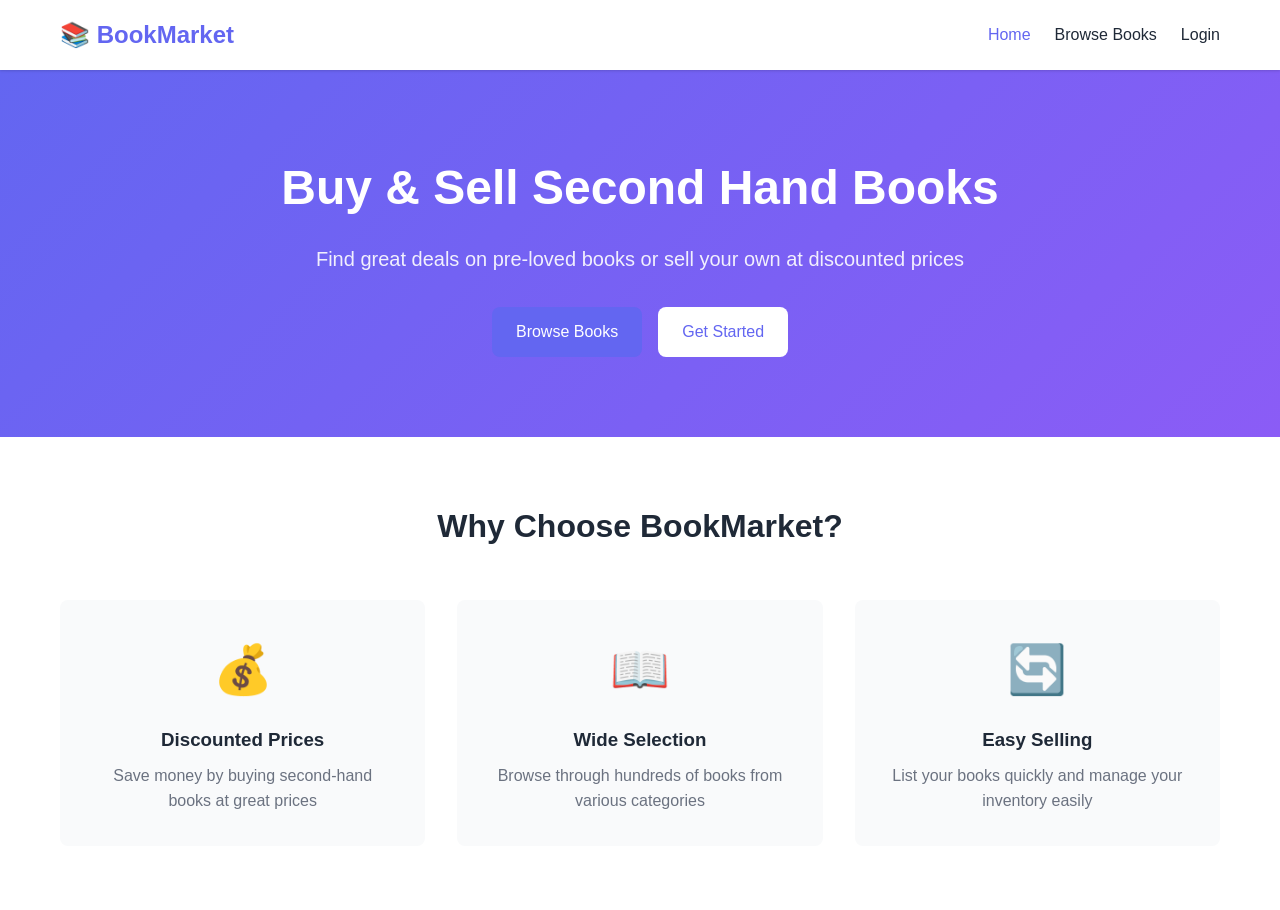
==== templates/index.html @ dd5b2916 "initial commit" ====
<!DOCTYPE html>
<html lang="en">
<head>
    <meta charset="UTF-8">
    <meta name="viewport" content="width=device-width, initial-scale=1.0">
    <title>BookMarket - Buy & Sell Second Hand Books</title>
    <link rel="stylesheet" href="/static/css/style.css">
</head>
<body>
    <nav class="navbar">
        <div class="container">
            <div class="nav-brand">
                <h1>📚 BookMarket</h1>
            </div>
            <div class="nav-links">
                <a href="/" class="nav-link active">Home</a>
                <a href="/books" class="nav-link">Browse Books</a>
                <a href="/login" class="nav-link" id="loginLink">Login</a>
                <a href="/profile" class="nav-link" id="profileLink" style="display: none;">Profile</a>
                <button class="btn-logout" id="logoutBtn" style="display: none;">Logout</button>
            </div>
        </div>
    </nav>

    <main class="hero-section">
        <div class="container">
            <div class="hero-content">
                <h1 class="hero-title">Buy & Sell Second Hand Books</h1>
                <p class="hero-subtitle">Find great deals on pre-loved books or sell your own at discounted prices</p>
                <div class="hero-buttons">
                    <a href="/books" class="btn btn-primary">Browse Books</a>
                    <a href="/login" class="btn btn-secondary">Get Started</a>
                </div>
            </div>
        </div>
    </main>

    <section class="features-section">
        <div class="container">
            <h2 class="section-title">Why Choose BookMarket?</h2>
            <div class="features-grid">
                <div class="feature-card">
                    <div class="feature-icon">💰</div>
                    <h3>Discounted Prices</h3>
                    <p>Save money by buying second-hand books at great prices</p>
                </div>
                <div class="feature-card">
                    <div class="feature-icon">📖</div>
                    <h3>Wide Selection</h3>
                    <p>Browse through hundreds of books from various categories</p>
                </div>
                <div class="feature-card">
                    <div class="feature-icon">🔄</div>
                    <h3>Easy Selling</h3>
                    <p>List your books quickly and manage your inventory easily</p>
                </div>
            </div>
        </div>
    </section>

    <script src="/static/js/app.js"></script>
    <script>
        checkAuthStatus();
    </script>
</body>
</html>
---- static/css/style.css ----
* {
    margin: 0;
    padding: 0;
    box-sizing: border-box;
}

:root {
    --primary-color: #6366f1;
    --primary-dark: #4f46e5;
    --secondary-color: #8b5cf6;
    --success-color: #10b981;
    --danger-color: #ef4444;
    --text-color: #1f2937;
    --text-light: #6b7280;
    --bg-color: #ffffff;
    --bg-light: #f9fafb;
    --border-color: #e5e7eb;
    --shadow: 0 1px 3px 0 rgba(0, 0, 0, 0.1), 0 1px 2px 0 rgba(0, 0, 0, 0.06);
    --shadow-lg: 0 10px 15px -3px rgba(0, 0, 0, 0.1), 0 4px 6px -2px rgba(0, 0, 0, 0.05);
}

body {
    font-family: -apple-system, BlinkMacSystemFont, 'Segoe UI', Roboto, 'Helvetica Neue', Arial, sans-serif;
    color: var(--text-color);
    background-color: var(--bg-light);
    line-height: 1.6;
}

.container {
    max-width: 1200px;
    margin: 0 auto;
    padding: 0 20px;
}

/* Navbar */
.navbar {
    background: var(--bg-color);
    box-shadow: var(--shadow);
    padding: 1rem 0;
    position: sticky;
    top: 0;
    z-index: 100;
}

.navbar .container {
    display: flex;
    justify-content: space-between;
    align-items: center;
}

.nav-brand h1 {
    font-size: 1.5rem;
    color: var(--primary-color);
}

.nav-links {
    display: flex;
    gap: 1.5rem;
    align-items: center;
}

.nav-link {
    text-decoration: none;
    color: var(--text-color);
    font-weight: 500;
    transition: color 0.3s;
}

.nav-link:hover,
.nav-link.active {
    color: var(--primary-color);
}

.btn-logout {
    background: var(--danger-color);
    color: white;
    border: none;
    padding: 0.5rem 1rem;
    border-radius: 0.5rem;
    cursor: pointer;
    font-weight: 500;
    transition: background 0.3s;
}

.btn-logout:hover {
    background: #dc2626;
}

/* Hero Section */
.hero-section {
    background: linear-gradient(135deg, var(--primary-color) 0%, var(--secondary-color) 100%);
    color: white;
    padding: 5rem 0;
    text-align: center;
}

.hero-content {
    max-width: 800px;
    margin: 0 auto;
}

.hero-title {
    font-size: 3rem;
    margin-bottom: 1rem;
    font-weight: 700;
}

.hero-subtitle {
    font-size: 1.25rem;
    margin-bottom: 2rem;
    opacity: 0.9;
}

.hero-buttons {
    display: flex;
    gap: 1rem;
    justify-content: center;
}

/* Buttons */
.btn {
    padding: 0.75rem 1.5rem;
    border: none;
    border-radius: 0.5rem;
    font-size: 1rem;
    font-weight: 500;
    cursor: pointer;
    transition: all 0.3s;
    text-decoration: none;
    display: inline-block;
}

.btn-primary {
    background: var(--primary-color);
    color: white;
}

.btn-primary:hover {
    background: var(--primary-dark);
    transform: translateY(-2px);
    box-shadow: var(--shadow-lg);
}

.btn-secondary {
    background: white;
    color: var(--primary-color);
}

.btn-secondary:hover {
    background: var(--bg-light);
}

.btn-block {
    width: 100%;
}

.btn-small {
    padding: 0.5rem 1rem;
    font-size: 0.875rem;
}

.btn-danger {
    background: var(--danger-color);
    color: white;
}

.btn-danger:hover {
    background: #dc2626;
}

/* Features Section */
.features-section {
    padding: 4rem 0;
    background: var(--bg-color);
}

.section-title {
    text-align: center;
    font-size: 2rem;
    margin-bottom: 3rem;
    color: var(--text-color);
}

.features-grid {
    display: grid;
    grid-template-columns: repeat(auto-fit, minmax(250px, 1fr));
    gap: 2rem;
}

.feature-card {
    text-align: center;
    padding: 2rem;
    background: var(--bg-light);
    border-radius: 0.5rem;
    transition: transform 0.3s;
}

.feature-card:hover {
    transform: translateY(-5px);
}

.feature-icon {
    font-size: 3rem;
    margin-bottom: 1rem;
}

.feature-card h3 {
    margin-bottom: 0.5rem;
    color: var(--text-color);
}

.feature-card p {
    color: var(--text-light);
}

/* Auth Pages */
.auth-container {
    min-height: calc(100vh - 200px);
    display: flex;
    align-items: center;
    justify-content: center;
    padding: 2rem 0;
}

.auth-card {
    background: var(--bg-color);
    border-radius: 1rem;
    box-shadow: var(--shadow-lg);
    width: 100%;
    max-width: 450px;
    overflow: hidden;
}

.auth-tabs {
    display: flex;
    border-bottom: 2px solid var(--border-color);
}

.tab-btn {
    flex: 1;
    padding: 1rem;
    background: none;
    border: none;
    cursor: pointer;
    font-size: 1rem;
    font-weight: 500;
    color: var(--text-light);
    transition: all 0.3s;
}

.tab-btn.active {
    color: var(--primary-color);
    border-bottom: 2px solid var(--primary-color);
    margin-bottom: -2px;
}

.auth-form {
    padding: 2rem;
    display: none;
}

.auth-form.active {
    display: block;
}

.auth-form h2 {
    margin-bottom: 0.5rem;
    color: var(--text-color);
}

.auth-subtitle {
    color: var(--text-light);
    margin-bottom: 1.5rem;
}

.form-group {
    margin-bottom: 1.5rem;
}

.form-group label {
    display: block;
    margin-bottom: 0.5rem;
    color: var(--text-color);
    font-weight: 500;
}

.form-group input,
.form-group textarea,
.form-group select {
    width: 100%;
    padding: 0.75rem;
    border: 1px solid var(--border-color);
    border-radius: 0.5rem;
    font-size: 1rem;
    transition: border-color 0.3s;
}

.form-group input:focus,
.form-group textarea:focus,
.form-group select:focus {
    outline: none;
    border-color: var(--primary-color);
}

.form-row {
    display: grid;
    grid-template-columns: 1fr 1fr;
    gap: 1rem;
}

.error-message {
    color: var(--danger-color);
    margin-top: 1rem;
    font-size: 0.875rem;
}

.success-message {
    color: var(--success-color);
    margin-top: 1rem;
    font-size: 0.875rem;
}

/* Books Page */
.page-header {
    display: flex;
    justify-content: space-between;
    align-items: center;
    margin: 2rem 0;
}

.page-header h1 {
    font-size: 2rem;
    color: var(--text-color);
}

.books-grid {
    display: grid;
    grid-template-columns: repeat(auto-fill, minmax(280px, 1fr));
    gap: 2rem;
    margin: 2rem 0;
}

.book-card {
    background: var(--bg-color);
    border-radius: 0.5rem;
    overflow: hidden;
    box-shadow: var(--shadow);
    transition: transform 0.3s, box-shadow 0.3s;
    position: relative;
}

.book-card:hover {
    transform: translateY(-5px);
    box-shadow: var(--shadow-lg);
}

.book-card.sold {
    opacity: 0.7;
}

.sold-badge {
    position: absolute;
    top: 10px;
    right: 10px;
    background: var(--danger-color);
    color: white;
    padding: 0.25rem 0.75rem;
    border-radius: 0.25rem;
    font-size: 0.75rem;
    font-weight: 600;
    z-index: 10;
}

.discount-badge {
    position: absolute;
    top: 10px;
    left: 10px;
    background: var(--success-color);
    color: white;
    padding: 0.25rem 0.75rem;
    border-radius: 0.25rem;
    font-size: 0.75rem;
    font-weight: 600;
    z-index: 10;
}

.book-image {
    width: 100%;
    height: 300px;
    background: var(--bg-light);
    display: flex;
    align-items: center;
    justify-content: center;
    overflow: hidden;
}

.book-image img {
    width: 100%;
    height: 100%;
    object-fit: cover;
}

.book-placeholder {
    font-size: 4rem;
    color: var(--text-light);
}

.book-info {
    padding: 1.5rem;
}

.book-info h3 {
    margin-bottom: 0.5rem;
    color: var(--text-color);
    font-size: 1.25rem;
}

.book-author {
    color: var(--text-light);
    margin-bottom: 0.5rem;
}

.book-condition,
.book-category {
    color: var(--text-light);
    font-size: 0.875rem;
    margin-bottom: 0.25rem;
}

.book-price {
    margin-top: 1rem;
    display: flex;
    align-items: center;
    gap: 0.5rem;
}

.price {
    font-size: 1.5rem;
    font-weight: 700;
    color: var(--primary-color);
}

.original-price {
    font-size: 1rem;
    color: var(--text-light);
    text-decoration: line-through;
}

.book-actions {
    margin-top: 1rem;
    display: flex;
    gap: 0.5rem;
}

.loading-message,
.no-books-message {
    text-align: center;
    padding: 3rem;
    color: var(--text-light);
}

/* Profile Page */
.profile-header {
    margin: 2rem 0;
}

.user-info-card {
    background: var(--bg-color);
    padding: 2rem;
    border-radius: 0.5rem;
    box-shadow: var(--shadow);
    display: flex;
    align-items: center;
    gap: 1.5rem;
    margin-top: 1rem;
}

.user-avatar {
    width: 80px;
    height: 80px;
    border-radius: 50%;
    background: var(--primary-color);
    display: flex;
    align-items: center;
    justify-content: center;
    font-size: 2.5rem;
    color: white;
}

.user-details h2 {
    margin-bottom: 0.25rem;
    color: var(--text-color);
}

.user-details p {
    color: var(--text-light);
}

.profile-tabs {
    display: flex;
    gap: 1rem;
    margin: 2rem 0;
    border-bottom: 2px solid var(--border-color);
}

.profile-tabs .tab-btn {
    padding: 0.75rem 1.5rem;
    background: none;
    border: none;
    cursor: pointer;
    font-size: 1rem;
    font-weight: 500;
    color: var(--text-light);
    border-bottom: 2px solid transparent;
    margin-bottom: -2px;
    transition: all 0.3s;
}

.profile-tabs .tab-btn.active {
    color: var(--primary-color);
    border-bottom-color: var(--primary-color);
}

/* Modal */
.modal {
    display: none;
    position: fixed;
    z-index: 1000;
    left: 0;
    top: 0;
    width: 100%;
    height: 100%;
    background-color: rgba(0, 0, 0, 0.5);
    overflow: auto;
}

.modal-content {
    background-color: var(--bg-color);
    margin: 5% auto;
    padding: 2rem;
    border-radius: 0.5rem;
    width: 90%;
    max-width: 600px;
    position: relative;
    max-height: 90vh;
    overflow-y: auto;
}

.close {
    position: absolute;
    right: 1rem;
    top: 1rem;
    font-size: 2rem;
    font-weight: bold;
    color: var(--text-light);
    cursor: pointer;
    transition: color 0.3s;
}

.close:hover {
    color: var(--text-color);
}

/* Responsive */
@media (max-width: 768px) {
    .hero-title {
        font-size: 2rem;
    }

    .hero-buttons {
        flex-direction: column;
    }

    .nav-links {
        gap: 1rem;
    }

    .books-grid {
        grid-template-columns: 1fr;
    }

    .form-row {
        grid-template-columns: 1fr;
    }

    .page-header {
        flex-direction: column;
        align-items: flex-start;
        gap: 1rem;
    }
}
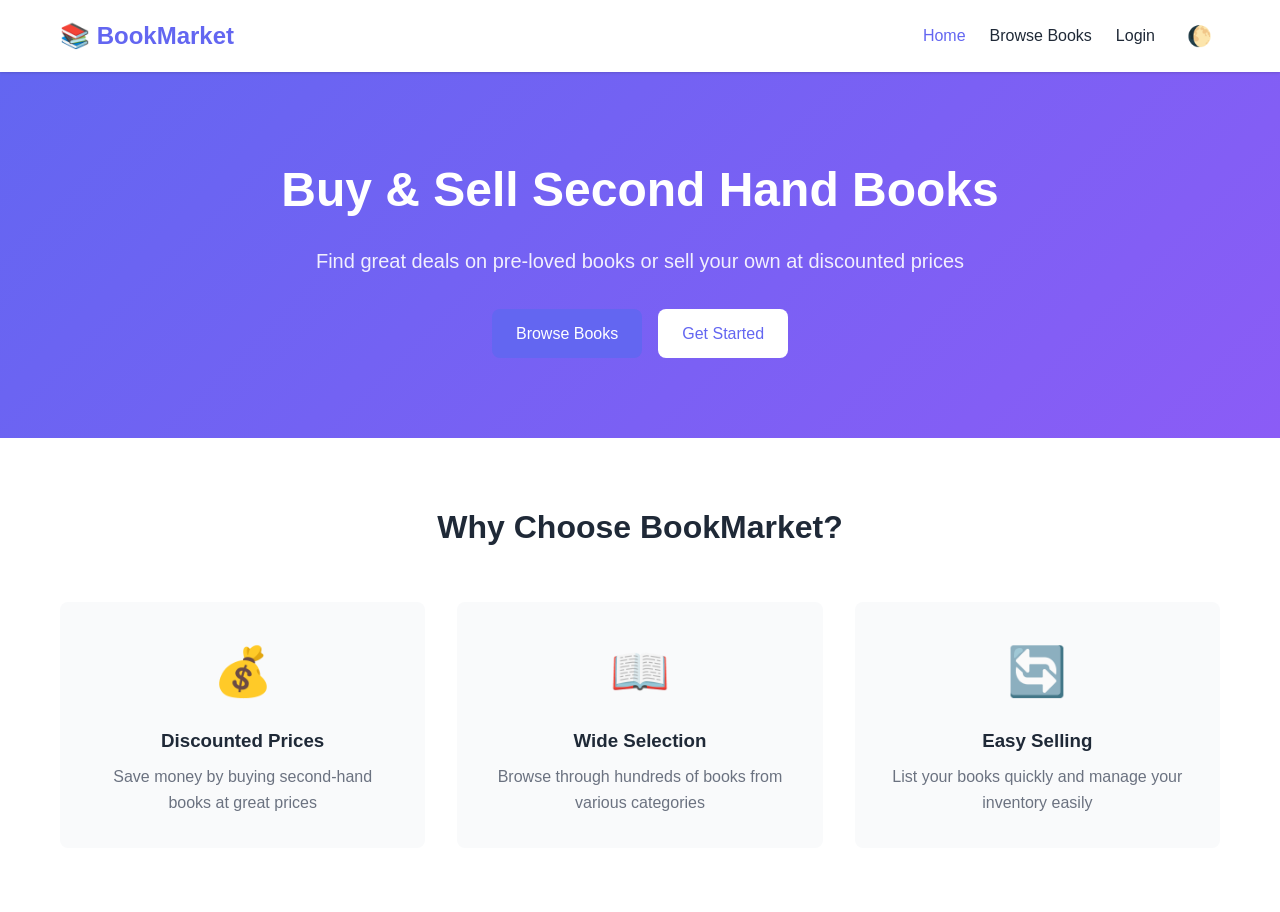
==== commit 092c21cb: "feature to upload book-images in website" ====
--- a/templates/index.html
+++ b/templates/index.html
@@ -1,66 +1,69 @@
-<!DOCTYPE html>
-<html lang="en">
-<head>
-    <meta charset="UTF-8">
-    <meta name="viewport" content="width=device-width, initial-scale=1.0">
-    <title>BookMarket - Buy & Sell Second Hand Books</title>
-    <link rel="stylesheet" href="/static/css/style.css">
-</head>
-<body>
-    <nav class="navbar">
-        <div class="container">
-            <div class="nav-brand">
-                <h1>📚 BookMarket</h1>
-            </div>
-            <div class="nav-links">
-                <a href="/" class="nav-link active">Home</a>
-                <a href="/books" class="nav-link">Browse Books</a>
-                <a href="/login" class="nav-link" id="loginLink">Login</a>
-                <a href="/profile" class="nav-link" id="profileLink" style="display: none;">Profile</a>
-                <button class="btn-logout" id="logoutBtn" style="display: none;">Logout</button>
-            </div>
-        </div>
-    </nav>
-
-    <main class="hero-section">
-        <div class="container">
-            <div class="hero-content">
-                <h1 class="hero-title">Buy & Sell Second Hand Books</h1>
-                <p class="hero-subtitle">Find great deals on pre-loved books or sell your own at discounted prices</p>
-                <div class="hero-buttons">
-                    <a href="/books" class="btn btn-primary">Browse Books</a>
-                    <a href="/login" class="btn btn-secondary">Get Started</a>
-                </div>
-            </div>
-        </div>
-    </main>
-
-    <section class="features-section">
-        <div class="container">
-            <h2 class="section-title">Why Choose BookMarket?</h2>
-            <div class="features-grid">
-                <div class="feature-card">
-                    <div class="feature-icon">💰</div>
-                    <h3>Discounted Prices</h3>
-                    <p>Save money by buying second-hand books at great prices</p>
-                </div>
-                <div class="feature-card">
-                    <div class="feature-icon">📖</div>
-                    <h3>Wide Selection</h3>
-                    <p>Browse through hundreds of books from various categories</p>
-                </div>
-                <div class="feature-card">
-                    <div class="feature-icon">🔄</div>
-                    <h3>Easy Selling</h3>
-                    <p>List your books quickly and manage your inventory easily</p>
-                </div>
-            </div>
-        </div>
-    </section>
-
-    <script src="/static/js/app.js"></script>
-    <script>
-        checkAuthStatus();
-    </script>
-</body>
-</html>
+<!DOCTYPE html>
+<html lang="en">
+<head>
+    <meta charset="UTF-8">
+    <meta name="viewport" content="width=device-width, initial-scale=1.0">
+    <title>BookMarket - Buy & Sell Second Hand Books</title>
+    <link rel="stylesheet" href="/static/css/style.css">
+    <link rel="stylesheet" href="/static/css/skeletons.css">
+    <script>document.documentElement.setAttribute('data-theme', localStorage.getItem('theme') || 'light');</script>
+</head>
+<body>
+    <nav class="navbar">
+        <div class="container">
+            <div class="nav-brand">
+                <h1>📚 BookMarket</h1>
+            </div>
+            <div class="nav-links">
+                <a href="/" class="nav-link active">Home</a>
+                <a href="/books" class="nav-link">Browse Books</a>
+                <a href="/login" class="nav-link" id="loginLink">Login</a>
+                <a href="/profile" class="nav-link" id="profileLink" style="display: none;">Profile</a>
+                <button class="btn-logout" id="logoutBtn" style="display: none;">Logout</button>
+                <button id="themeToggleBtn" class="theme-toggle-btn">🌓</button>
+            </div>
+        </div>
+    </nav>
+
+    <main class="hero-section">
+        <div class="container">
+            <div class="hero-content">
+                <h1 class="hero-title">Buy & Sell Second Hand Books</h1>
+                <p class="hero-subtitle">Find great deals on pre-loved books or sell your own at discounted prices</p>
+                <div class="hero-buttons">
+                    <a href="/books" class="btn btn-primary">Browse Books</a>
+                    <a href="/login" class="btn btn-secondary">Get Started</a>
+                </div>
+            </div>
+        </div>
+    </main>
+
+    <section class="features-section">
+        <div class="container">
+            <h2 class="section-title">Why Choose BookMarket?</h2>
+            <div class="features-grid">
+                <div class="feature-card">
+                    <div class="feature-icon">💰</div>
+                    <h3>Discounted Prices</h3>
+                    <p>Save money by buying second-hand books at great prices</p>
+                </div>
+                <div class="feature-card">
+                    <div class="feature-icon">📖</div>
+                    <h3>Wide Selection</h3>
+                    <p>Browse through hundreds of books from various categories</p>
+                </div>
+                <div class="feature-card">
+                    <div class="feature-icon">🔄</div>
+                    <h3>Easy Selling</h3>
+                    <p>List your books quickly and manage your inventory easily</p>
+                </div>
+            </div>
+        </div>
+    </section>
+
+    <script src="/static/js/app.js"></script>
+    <script>
+        checkAuthStatus();
+    </script>
+</body>
+</html>
--- a/static/css/style.css
+++ b/static/css/style.css
@@ -1,591 +1,663 @@
-* {
-    margin: 0;
-    padding: 0;
-    box-sizing: border-box;
-}
-
-:root {
-    --primary-color: #6366f1;
-    --primary-dark: #4f46e5;
-    --secondary-color: #8b5cf6;
-    --success-color: #10b981;
-    --danger-color: #ef4444;
-    --text-color: #1f2937;
-    --text-light: #6b7280;
-    --bg-color: #ffffff;
-    --bg-light: #f9fafb;
-    --border-color: #e5e7eb;
-    --shadow: 0 1px 3px 0 rgba(0, 0, 0, 0.1), 0 1px 2px 0 rgba(0, 0, 0, 0.06);
-    --shadow-lg: 0 10px 15px -3px rgba(0, 0, 0, 0.1), 0 4px 6px -2px rgba(0, 0, 0, 0.05);
-}
-
-body {
-    font-family: -apple-system, BlinkMacSystemFont, 'Segoe UI', Roboto, 'Helvetica Neue', Arial, sans-serif;
-    color: var(--text-color);
-    background-color: var(--bg-light);
-    line-height: 1.6;
-}
-
-.container {
-    max-width: 1200px;
-    margin: 0 auto;
-    padding: 0 20px;
-}
-
-/* Navbar */
-.navbar {
-    background: var(--bg-color);
-    box-shadow: var(--shadow);
-    padding: 1rem 0;
-    position: sticky;
-    top: 0;
-    z-index: 100;
-}
-
-.navbar .container {
-    display: flex;
-    justify-content: space-between;
-    align-items: center;
-}
-
-.nav-brand h1 {
-    font-size: 1.5rem;
-    color: var(--primary-color);
-}
-
-.nav-links {
-    display: flex;
-    gap: 1.5rem;
-    align-items: center;
-}
-
-.nav-link {
-    text-decoration: none;
-    color: var(--text-color);
-    font-weight: 500;
-    transition: color 0.3s;
-}
-
-.nav-link:hover,
-.nav-link.active {
-    color: var(--primary-color);
-}
-
-.btn-logout {
-    background: var(--danger-color);
-    color: white;
-    border: none;
-    padding: 0.5rem 1rem;
-    border-radius: 0.5rem;
-    cursor: pointer;
-    font-weight: 500;
-    transition: background 0.3s;
-}
-
-.btn-logout:hover {
-    background: #dc2626;
-}
-
-/* Hero Section */
-.hero-section {
-    background: linear-gradient(135deg, var(--primary-color) 0%, var(--secondary-color) 100%);
-    color: white;
-    padding: 5rem 0;
-    text-align: center;
-}
-
-.hero-content {
-    max-width: 800px;
-    margin: 0 auto;
-}
-
-.hero-title {
-    font-size: 3rem;
-    margin-bottom: 1rem;
-    font-weight: 700;
-}
-
-.hero-subtitle {
-    font-size: 1.25rem;
-    margin-bottom: 2rem;
-    opacity: 0.9;
-}
-
-.hero-buttons {
-    display: flex;
-    gap: 1rem;
-    justify-content: center;
-}
-
-/* Buttons */
-.btn {
-    padding: 0.75rem 1.5rem;
-    border: none;
-    border-radius: 0.5rem;
-    font-size: 1rem;
-    font-weight: 500;
-    cursor: pointer;
-    transition: all 0.3s;
-    text-decoration: none;
-    display: inline-block;
-}
-
-.btn-primary {
-    background: var(--primary-color);
-    color: white;
-}
-
-.btn-primary:hover {
-    background: var(--primary-dark);
-    transform: translateY(-2px);
-    box-shadow: var(--shadow-lg);
-}
-
-.btn-secondary {
-    background: white;
-    color: var(--primary-color);
-}
-
-.btn-secondary:hover {
-    background: var(--bg-light);
-}
-
-.btn-block {
-    width: 100%;
-}
-
-.btn-small {
-    padding: 0.5rem 1rem;
-    font-size: 0.875rem;
-}
-
-.btn-danger {
-    background: var(--danger-color);
-    color: white;
-}
-
-.btn-danger:hover {
-    background: #dc2626;
-}
-
-/* Features Section */
-.features-section {
-    padding: 4rem 0;
-    background: var(--bg-color);
-}
-
-.section-title {
-    text-align: center;
-    font-size: 2rem;
-    margin-bottom: 3rem;
-    color: var(--text-color);
-}
-
-.features-grid {
-    display: grid;
-    grid-template-columns: repeat(auto-fit, minmax(250px, 1fr));
-    gap: 2rem;
-}
-
-.feature-card {
-    text-align: center;
-    padding: 2rem;
-    background: var(--bg-light);
-    border-radius: 0.5rem;
-    transition: transform 0.3s;
-}
-
-.feature-card:hover {
-    transform: translateY(-5px);
-}
-
-.feature-icon {
-    font-size: 3rem;
-    margin-bottom: 1rem;
-}
-
-.feature-card h3 {
-    margin-bottom: 0.5rem;
-    color: var(--text-color);
-}
-
-.feature-card p {
-    color: var(--text-light);
-}
-
-/* Auth Pages */
-.auth-container {
-    min-height: calc(100vh - 200px);
-    display: flex;
-    align-items: center;
-    justify-content: center;
-    padding: 2rem 0;
-}
-
-.auth-card {
-    background: var(--bg-color);
-    border-radius: 1rem;
-    box-shadow: var(--shadow-lg);
-    width: 100%;
-    max-width: 450px;
-    overflow: hidden;
-}
-
-.auth-tabs {
-    display: flex;
-    border-bottom: 2px solid var(--border-color);
-}
-
-.tab-btn {
-    flex: 1;
-    padding: 1rem;
-    background: none;
-    border: none;
-    cursor: pointer;
-    font-size: 1rem;
-    font-weight: 500;
-    color: var(--text-light);
-    transition: all 0.3s;
-}
-
-.tab-btn.active {
-    color: var(--primary-color);
-    border-bottom: 2px solid var(--primary-color);
-    margin-bottom: -2px;
-}
-
-.auth-form {
-    padding: 2rem;
-    display: none;
-}
-
-.auth-form.active {
-    display: block;
-}
-
-.auth-form h2 {
-    margin-bottom: 0.5rem;
-    color: var(--text-color);
-}
-
-.auth-subtitle {
-    color: var(--text-light);
-    margin-bottom: 1.5rem;
-}
-
-.form-group {
-    margin-bottom: 1.5rem;
-}
-
-.form-group label {
-    display: block;
-    margin-bottom: 0.5rem;
-    color: var(--text-color);
-    font-weight: 500;
-}
-
-.form-group input,
-.form-group textarea,
-.form-group select {
-    width: 100%;
-    padding: 0.75rem;
-    border: 1px solid var(--border-color);
-    border-radius: 0.5rem;
-    font-size: 1rem;
-    transition: border-color 0.3s;
-}
-
-.form-group input:focus,
-.form-group textarea:focus,
-.form-group select:focus {
-    outline: none;
-    border-color: var(--primary-color);
-}
-
-.form-row {
-    display: grid;
-    grid-template-columns: 1fr 1fr;
-    gap: 1rem;
-}
-
-.error-message {
-    color: var(--danger-color);
-    margin-top: 1rem;
-    font-size: 0.875rem;
-}
-
-.success-message {
-    color: var(--success-color);
-    margin-top: 1rem;
-    font-size: 0.875rem;
-}
-
-/* Books Page */
-.page-header {
-    display: flex;
-    justify-content: space-between;
-    align-items: center;
-    margin: 2rem 0;
-}
-
-.page-header h1 {
-    font-size: 2rem;
-    color: var(--text-color);
-}
-
-.books-grid {
-    display: grid;
-    grid-template-columns: repeat(auto-fill, minmax(280px, 1fr));
-    gap: 2rem;
-    margin: 2rem 0;
-}
-
-.book-card {
-    background: var(--bg-color);
-    border-radius: 0.5rem;
-    overflow: hidden;
-    box-shadow: var(--shadow);
-    transition: transform 0.3s, box-shadow 0.3s;
-    position: relative;
-}
-
-.book-card:hover {
-    transform: translateY(-5px);
-    box-shadow: var(--shadow-lg);
-}
-
-.book-card.sold {
-    opacity: 0.7;
-}
-
-.sold-badge {
-    position: absolute;
-    top: 10px;
-    right: 10px;
-    background: var(--danger-color);
-    color: white;
-    padding: 0.25rem 0.75rem;
-    border-radius: 0.25rem;
-    font-size: 0.75rem;
-    font-weight: 600;
-    z-index: 10;
-}
-
-.discount-badge {
-    position: absolute;
-    top: 10px;
-    left: 10px;
-    background: var(--success-color);
-    color: white;
-    padding: 0.25rem 0.75rem;
-    border-radius: 0.25rem;
-    font-size: 0.75rem;
-    font-weight: 600;
-    z-index: 10;
-}
-
-.book-image {
-    width: 100%;
-    height: 300px;
-    background: var(--bg-light);
-    display: flex;
-    align-items: center;
-    justify-content: center;
-    overflow: hidden;
-}
-
-.book-image img {
-    width: 100%;
-    height: 100%;
-    object-fit: cover;
-}
-
-.book-placeholder {
-    font-size: 4rem;
-    color: var(--text-light);
-}
-
-.book-info {
-    padding: 1.5rem;
-}
-
-.book-info h3 {
-    margin-bottom: 0.5rem;
-    color: var(--text-color);
-    font-size: 1.25rem;
-}
-
-.book-author {
-    color: var(--text-light);
-    margin-bottom: 0.5rem;
-}
-
-.book-condition,
-.book-category {
-    color: var(--text-light);
-    font-size: 0.875rem;
-    margin-bottom: 0.25rem;
-}
-
-.book-price {
-    margin-top: 1rem;
-    display: flex;
-    align-items: center;
-    gap: 0.5rem;
-}
-
-.price {
-    font-size: 1.5rem;
-    font-weight: 700;
-    color: var(--primary-color);
-}
-
-.original-price {
-    font-size: 1rem;
-    color: var(--text-light);
-    text-decoration: line-through;
-}
-
-.book-actions {
-    margin-top: 1rem;
-    display: flex;
-    gap: 0.5rem;
-}
-
-.loading-message,
-.no-books-message {
-    text-align: center;
-    padding: 3rem;
-    color: var(--text-light);
-}
-
-/* Profile Page */
-.profile-header {
-    margin: 2rem 0;
-}
-
-.user-info-card {
-    background: var(--bg-color);
-    padding: 2rem;
-    border-radius: 0.5rem;
-    box-shadow: var(--shadow);
-    display: flex;
-    align-items: center;
-    gap: 1.5rem;
-    margin-top: 1rem;
-}
-
-.user-avatar {
-    width: 80px;
-    height: 80px;
-    border-radius: 50%;
-    background: var(--primary-color);
-    display: flex;
-    align-items: center;
-    justify-content: center;
-    font-size: 2.5rem;
-    color: white;
-}
-
-.user-details h2 {
-    margin-bottom: 0.25rem;
-    color: var(--text-color);
-}
-
-.user-details p {
-    color: var(--text-light);
-}
-
-.profile-tabs {
-    display: flex;
-    gap: 1rem;
-    margin: 2rem 0;
-    border-bottom: 2px solid var(--border-color);
-}
-
-.profile-tabs .tab-btn {
-    padding: 0.75rem 1.5rem;
-    background: none;
-    border: none;
-    cursor: pointer;
-    font-size: 1rem;
-    font-weight: 500;
-    color: var(--text-light);
-    border-bottom: 2px solid transparent;
-    margin-bottom: -2px;
-    transition: all 0.3s;
-}
-
-.profile-tabs .tab-btn.active {
-    color: var(--primary-color);
-    border-bottom-color: var(--primary-color);
-}
-
-/* Modal */
-.modal {
-    display: none;
-    position: fixed;
-    z-index: 1000;
-    left: 0;
-    top: 0;
-    width: 100%;
-    height: 100%;
-    background-color: rgba(0, 0, 0, 0.5);
-    overflow: auto;
-}
-
-.modal-content {
-    background-color: var(--bg-color);
-    margin: 5% auto;
-    padding: 2rem;
-    border-radius: 0.5rem;
-    width: 90%;
-    max-width: 600px;
-    position: relative;
-    max-height: 90vh;
-    overflow-y: auto;
-}
-
-.close {
-    position: absolute;
-    right: 1rem;
-    top: 1rem;
-    font-size: 2rem;
-    font-weight: bold;
-    color: var(--text-light);
-    cursor: pointer;
-    transition: color 0.3s;
-}
-
-.close:hover {
-    color: var(--text-color);
-}
-
-/* Responsive */
-@media (max-width: 768px) {
-    .hero-title {
-        font-size: 2rem;
-    }
-
-    .hero-buttons {
-        flex-direction: column;
-    }
-
-    .nav-links {
-        gap: 1rem;
-    }
-
-    .books-grid {
-        grid-template-columns: 1fr;
-    }
-
-    .form-row {
-        grid-template-columns: 1fr;
-    }
-
-    .page-header {
-        flex-direction: column;
-        align-items: flex-start;
-        gap: 1rem;
-    }
-}
+* {
+    margin: 0;
+    padding: 0;
+    box-sizing: border-box;
+}
+
+:root {
+    --primary-color: #6366f1;
+    --primary-dark: #4f46e5;
+    --secondary-color: #8b5cf6;
+    --success-color: #10b981;
+    --danger-color: #ef4444;
+    --text-color: #1f2937;
+    --text-light: #6b7280;
+    --bg-color: #ffffff;
+    --bg-light: #f9fafb;
+    --border-color: #e5e7eb;
+    --shadow: 0 1px 3px 0 rgba(0, 0, 0, 0.1), 0 1px 2px 0 rgba(0, 0, 0, 0.06);
+    --shadow-lg: 0 10px 15px -3px rgba(0, 0, 0, 0.1), 0 4px 6px -2px rgba(0, 0, 0, 0.05);
+}
+
+body {
+    font-family: -apple-system, BlinkMacSystemFont, 'Segoe UI', Roboto, 'Helvetica Neue', Arial, sans-serif;
+    color: var(--text-color);
+    background-color: var(--bg-light);
+    line-height: 1.6;
+}
+
+.container {
+    max-width: 1200px;
+    margin: 0 auto;
+    padding: 0 20px;
+}
+
+/* Navbar */
+.navbar {
+    background: var(--bg-color);
+    box-shadow: var(--shadow);
+    padding: 1rem 0;
+    position: sticky;
+    top: 0;
+    z-index: 100;
+}
+
+.navbar .container {
+    display: flex;
+    justify-content: space-between;
+    align-items: center;
+}
+
+.nav-brand h1 {
+    font-size: 1.5rem;
+    color: var(--primary-color);
+}
+
+.nav-links {
+    display: flex;
+    gap: 1.5rem;
+    align-items: center;
+}
+
+.nav-link {
+    text-decoration: none;
+    color: var(--text-color);
+    font-weight: 500;
+    transition: color 0.3s;
+}
+
+.nav-link:hover,
+.nav-link.active {
+    color: var(--primary-color);
+}
+
+.btn-logout {
+    background: var(--danger-color);
+    color: white;
+    border: none;
+    padding: 0.5rem 1rem;
+    border-radius: 0.5rem;
+    cursor: pointer;
+    font-weight: 500;
+    transition: background 0.3s;
+}
+
+.btn-logout:hover {
+    background: #dc2626;
+}
+
+/* Hero Section */
+.hero-section {
+    background: linear-gradient(135deg, var(--primary-color) 0%, var(--secondary-color) 100%);
+    color: white;
+    padding: 5rem 0;
+    text-align: center;
+}
+
+.hero-content {
+    max-width: 800px;
+    margin: 0 auto;
+}
+
+.hero-title {
+    font-size: 3rem;
+    margin-bottom: 1rem;
+    font-weight: 700;
+}
+
+.hero-subtitle {
+    font-size: 1.25rem;
+    margin-bottom: 2rem;
+    opacity: 0.9;
+}
+
+.hero-buttons {
+    display: flex;
+    gap: 1rem;
+    justify-content: center;
+}
+
+/* Buttons */
+.btn {
+    padding: 0.75rem 1.5rem;
+    border: none;
+    border-radius: 0.5rem;
+    font-size: 1rem;
+    font-weight: 500;
+    cursor: pointer;
+    transition: all 0.3s;
+    text-decoration: none;
+    display: inline-block;
+}
+
+.btn-primary {
+    background: var(--primary-color);
+    color: white;
+}
+
+.btn-primary:hover {
+    background: var(--primary-dark);
+    transform: translateY(-2px);
+    box-shadow: var(--shadow-lg);
+}
+
+.btn-secondary {
+    background: white;
+    color: var(--primary-color);
+}
+
+.btn-secondary:hover {
+    background: var(--bg-light);
+}
+
+.btn-block {
+    width: 100%;
+}
+
+.btn-small {
+    padding: 0.5rem 1rem;
+    font-size: 0.875rem;
+}
+
+.btn-danger {
+    background: var(--danger-color);
+    color: white;
+}
+
+.btn-danger:hover {
+    background: #dc2626;
+}
+
+/* Features Section */
+.features-section {
+    padding: 4rem 0;
+    background: var(--bg-color);
+}
+
+.section-title {
+    text-align: center;
+    font-size: 2rem;
+    margin-bottom: 3rem;
+    color: var(--text-color);
+}
+
+.features-grid {
+    display: grid;
+    grid-template-columns: repeat(auto-fit, minmax(250px, 1fr));
+    gap: 2rem;
+}
+
+.feature-card {
+    text-align: center;
+    padding: 2rem;
+    background: var(--bg-light);
+    border-radius: 0.5rem;
+    transition: transform 0.3s;
+}
+
+.feature-card:hover {
+    transform: translateY(-5px);
+}
+
+.feature-icon {
+    font-size: 3rem;
+    margin-bottom: 1rem;
+}
+
+.feature-card h3 {
+    margin-bottom: 0.5rem;
+    color: var(--text-color);
+}
+
+.feature-card p {
+    color: var(--text-light);
+}
+
+/* Auth Pages */
+.auth-container {
+    min-height: calc(100vh - 200px);
+    display: flex;
+    align-items: center;
+    justify-content: center;
+    padding: 2rem 0;
+}
+
+.auth-card {
+    background: var(--bg-color);
+    border-radius: 1rem;
+    box-shadow: var(--shadow-lg);
+    width: 100%;
+    max-width: 450px;
+    overflow: hidden;
+}
+
+.auth-tabs {
+    display: flex;
+    border-bottom: 2px solid var(--border-color);
+}
+
+.tab-btn {
+    flex: 1;
+    padding: 1rem;
+    background: none;
+    border: none;
+    cursor: pointer;
+    font-size: 1rem;
+    font-weight: 500;
+    color: var(--text-light);
+    transition: all 0.3s;
+}
+
+.tab-btn.active {
+    color: var(--primary-color);
+    border-bottom: 2px solid var(--primary-color);
+    margin-bottom: -2px;
+}
+
+.auth-form {
+    padding: 2rem;
+    display: none;
+}
+
+.auth-form.active {
+    display: block;
+}
+
+.auth-form h2 {
+    margin-bottom: 0.5rem;
+    color: var(--text-color);
+}
+
+.auth-subtitle {
+    color: var(--text-light);
+    margin-bottom: 1.5rem;
+}
+
+.form-group {
+    margin-bottom: 1.5rem;
+}
+
+.form-group label {
+    display: block;
+    margin-bottom: 0.5rem;
+    color: var(--text-color);
+    font-weight: 500;
+}
+
+.form-group input,
+.form-group textarea,
+.form-group select {
+    width: 100%;
+    padding: 0.75rem;
+    border: 1px solid var(--border-color);
+    border-radius: 0.5rem;
+    font-size: 1rem;
+    transition: border-color 0.3s;
+}
+
+.form-group input:focus,
+.form-group textarea:focus,
+.form-group select:focus {
+    outline: none;
+    border-color: var(--primary-color);
+}
+
+.form-row {
+    display: grid;
+    grid-template-columns: 1fr 1fr;
+    gap: 1rem;
+}
+
+.error-message {
+    color: var(--danger-color);
+    margin-top: 1rem;
+    font-size: 0.875rem;
+}
+
+.success-message {
+    color: var(--success-color);
+    margin-top: 1rem;
+    font-size: 0.875rem;
+}
+
+/* Books Page */
+.page-header {
+    display: flex;
+    justify-content: space-between;
+    align-items: center;
+    margin: 2rem 0;
+}
+
+.page-header h1 {
+    font-size: 2rem;
+    color: var(--text-color);
+}
+
+.books-grid {
+    display: grid;
+    grid-template-columns: repeat(auto-fill, minmax(280px, 1fr));
+    gap: 2rem;
+    margin: 2rem 0;
+}
+
+.book-card {
+    background: var(--bg-color);
+    border-radius: 0.5rem;
+    overflow: hidden;
+    box-shadow: var(--shadow);
+    transition: transform 0.3s, box-shadow 0.3s;
+    position: relative;
+}
+
+.book-card:hover {
+    transform: translateY(-5px);
+    box-shadow: var(--shadow-lg);
+}
+
+.book-card.sold {
+    opacity: 0.7;
+}
+
+.sold-badge {
+    position: absolute;
+    top: 10px;
+    right: 10px;
+    background: var(--danger-color);
+    color: white;
+    padding: 0.25rem 0.75rem;
+    border-radius: 0.25rem;
+    font-size: 0.75rem;
+    font-weight: 600;
+    z-index: 10;
+}
+
+.discount-badge {
+    position: absolute;
+    top: 10px;
+    left: 10px;
+    background: var(--success-color);
+    color: white;
+    padding: 0.25rem 0.75rem;
+    border-radius: 0.25rem;
+    font-size: 0.75rem;
+    font-weight: 600;
+    z-index: 10;
+}
+
+.book-image {
+    width: 100%;
+    height: 300px;
+    background: var(--bg-light);
+    display: flex;
+    align-items: center;
+    justify-content: center;
+    overflow: hidden;
+}
+
+.book-image img {
+    width: 100%;
+    height: 100%;
+    object-fit: cover;
+}
+
+.book-placeholder {
+    font-size: 4rem;
+    color: var(--text-light);
+}
+
+.book-info {
+    padding: 1.5rem;
+}
+
+.book-info h3 {
+    margin-bottom: 0.5rem;
+    color: var(--text-color);
+    font-size: 1.25rem;
+}
+
+.book-author {
+    color: var(--text-light);
+    margin-bottom: 0.5rem;
+}
+
+.book-condition,
+.book-category {
+    color: var(--text-light);
+    font-size: 0.875rem;
+    margin-bottom: 0.25rem;
+}
+
+.book-price {
+    margin-top: 1rem;
+    display: flex;
+    align-items: center;
+    gap: 0.5rem;
+}
+
+.price {
+    font-size: 1.5rem;
+    font-weight: 700;
+    color: var(--primary-color);
+}
+
+.original-price {
+    font-size: 1rem;
+    color: var(--text-light);
+    text-decoration: line-through;
+}
+
+.book-actions {
+    margin-top: 1rem;
+    display: flex;
+    gap: 0.5rem;
+}
+
+.loading-message,
+.no-books-message {
+    text-align: center;
+    padding: 3rem;
+    color: var(--text-light);
+}
+
+/* Profile Page */
+.profile-header {
+    margin: 2rem 0;
+}
+
+.user-info-card {
+    background: var(--bg-color);
+    padding: 2rem;
+    border-radius: 0.5rem;
+    box-shadow: var(--shadow);
+    display: flex;
+    align-items: center;
+    gap: 1.5rem;
+    margin-top: 1rem;
+}
+
+.user-avatar {
+    width: 80px;
+    height: 80px;
+    border-radius: 50%;
+    background: var(--primary-color);
+    display: flex;
+    align-items: center;
+    justify-content: center;
+    font-size: 2.5rem;
+    color: white;
+}
+
+.user-details h2 {
+    margin-bottom: 0.25rem;
+    color: var(--text-color);
+}
+
+.user-details p {
+    color: var(--text-light);
+}
+
+.profile-tabs {
+    display: flex;
+    gap: 1rem;
+    margin: 2rem 0;
+    border-bottom: 2px solid var(--border-color);
+}
+
+.profile-tabs .tab-btn {
+    padding: 0.75rem 1.5rem;
+    background: none;
+    border: none;
+    cursor: pointer;
+    font-size: 1rem;
+    font-weight: 500;
+    color: var(--text-light);
+    border-bottom: 2px solid transparent;
+    margin-bottom: -2px;
+    transition: all 0.3s;
+}
+
+.profile-tabs .tab-btn.active {
+    color: var(--primary-color);
+    border-bottom-color: var(--primary-color);
+}
+
+/* Modal */
+.modal {
+    display: none;
+    position: fixed;
+    z-index: 1000;
+    left: 0;
+    top: 0;
+    width: 100%;
+    height: 100%;
+    background-color: rgba(0, 0, 0, 0.5);
+    overflow: auto;
+}
+
+.modal-content {
+    background-color: var(--bg-color);
+    margin: 5% auto;
+    padding: 2rem;
+    border-radius: 0.5rem;
+    width: 90%;
+    max-width: 600px;
+    position: relative;
+    max-height: 90vh;
+    overflow-y: auto;
+}
+
+.close {
+    position: absolute;
+    right: 1rem;
+    top: 1rem;
+    font-size: 2rem;
+    font-weight: bold;
+    color: var(--text-light);
+    cursor: pointer;
+    transition: color 0.3s;
+}
+
+.close:hover {
+    color: var(--text-color);
+}
+
+/* Responsive */
+@media (max-width: 768px) {
+    .hero-title {
+        font-size: 2rem;
+    }
+
+    .hero-buttons {
+        flex-direction: column;
+    }
+
+    .nav-links {
+        gap: 1rem;
+    }
+
+    .books-grid {
+        grid-template-columns: 1fr;
+    }
+
+    .form-row {
+        grid-template-columns: 1fr;
+    }
+
+    .page-header {
+        flex-direction: column;
+        align-items: flex-start;
+        gap: 1rem;
+    }
+}
+
+/* Theme Toggle Button */
+.theme-toggle-btn {
+    background: transparent;
+    border: none;
+    font-size: 1.25rem;
+    cursor: pointer;
+    padding: 0.5rem;
+    border-radius: 50%;
+    display: flex;
+    align-items: center;
+    justify-content: center;
+    color: var(--text-color);
+    transition: transform 0.3s cubic-bezier(0.4, 0, 0.2, 1), background 0.3s;
+}
+
+.theme-toggle-btn:hover {
+    background: var(--bg-color);
+    transform: scale(1.1) rotate(15deg);
+}
+
+/* Dark Theme Overrides */
+[data-theme="dark"] {
+    --primary-color: #818cf8;
+    --primary-hover: #6366f1;
+    --bg-light: #0f172a;
+    --bg-color: #1e293b;
+    --text-color: #f8fafc;
+    --text-light: #94a3b8;
+    --border-color: rgba(255, 255, 255, 0.1);
+    --shadow-sm: 0 1px 2px 0 rgba(0, 0, 0, 0.5);
+    --shadow-md: 0 4px 6px -1px rgba(0, 0, 0, 0.5), 0 2px 4px -2px rgba(0, 0, 0, 0.5);
+    --shadow-lg: 0 10px 15px -3px rgba(0, 0, 0, 0.5);
+}
+
+[data-theme="dark"] .navbar {
+    background: rgba(30, 41, 59, 0.8);
+    border-bottom: 1px solid rgba(255, 255, 255, 0.05);
+}
+
+[data-theme="dark"] .feature-card,
+[data-theme="dark"] .book-card,
+[data-theme="dark"] .user-info-card,
+[data-theme="dark"] .form-container,
+[data-theme="dark"] .modal-content {
+    background: #1e293b;
+    border: 1px solid rgba(255, 255, 255, 0.05);
+}
+
+[data-theme="dark"] .tab-btn {
+    color: var(--text-light);
+}
+
+[data-theme="dark"] .tab-btn.active {
+    color: var(--primary-color);
+}
+
+[data-theme="dark"] input,
+[data-theme="dark"] select,
+[data-theme="dark"] textarea {
+    background: #0f172a;
+    color: #f8fafc;
+    border-color: rgba(255,255,255,0.1);
+}
+
+[data-theme="dark"] input:disabled {
+    background: #1e293b;
+}
+
+[data-theme="dark"] .skeleton {
+    background-color: #334155;
+}
--- a/static/css/skeletons.css
+++ b/static/css/skeletons.css
@@ -0,0 +1,66 @@
+/* Skeleton Loaders Framework */
+
+@keyframes skeleton-pulse {
+    0% { opacity: 1; }
+    50% { opacity: 0.5; }
+    100% { opacity: 1; }
+}
+
+.skeleton {
+    animation: skeleton-pulse 1.5s cubic-bezier(0.4, 0, 0.6, 1) infinite;
+    background-color: #e2e8f0;
+}
+
+.skeleton-card {
+    display: flex;
+    flex-direction: column;
+    padding: 0;
+    pointer-events: none; /* prevent ghost interactions */
+}
+
+.skeleton-img {
+    width: 100%;
+    height: 320px;
+    border-radius: 1rem 1rem 0 0;
+}
+
+.skeleton-info {
+    padding: 1.5rem;
+    display: flex;
+    flex-direction: column;
+    gap: 0.5rem;
+}
+
+.skeleton-title {
+    width: 80%;
+    height: 1.5rem;
+    border-radius: 0.25rem;
+    margin-bottom: 0.25rem;
+}
+
+.skeleton-author {
+    width: 50%;
+    height: 1rem;
+    border-radius: 0.25rem;
+    margin-bottom: 0.25rem;
+}
+
+.skeleton-text {
+    width: 40%;
+    height: 0.875rem;
+    border-radius: 0.25rem;
+}
+
+.skeleton-price {
+    width: 30%;
+    height: 1.5rem;
+    border-radius: 0.25rem;
+    margin-top: 0.75rem;
+}
+
+.skeleton-btn {
+    width: 100%;
+    height: 48px;
+    border-radius: 0.75rem;
+    margin-top: 0.5rem;
+}
